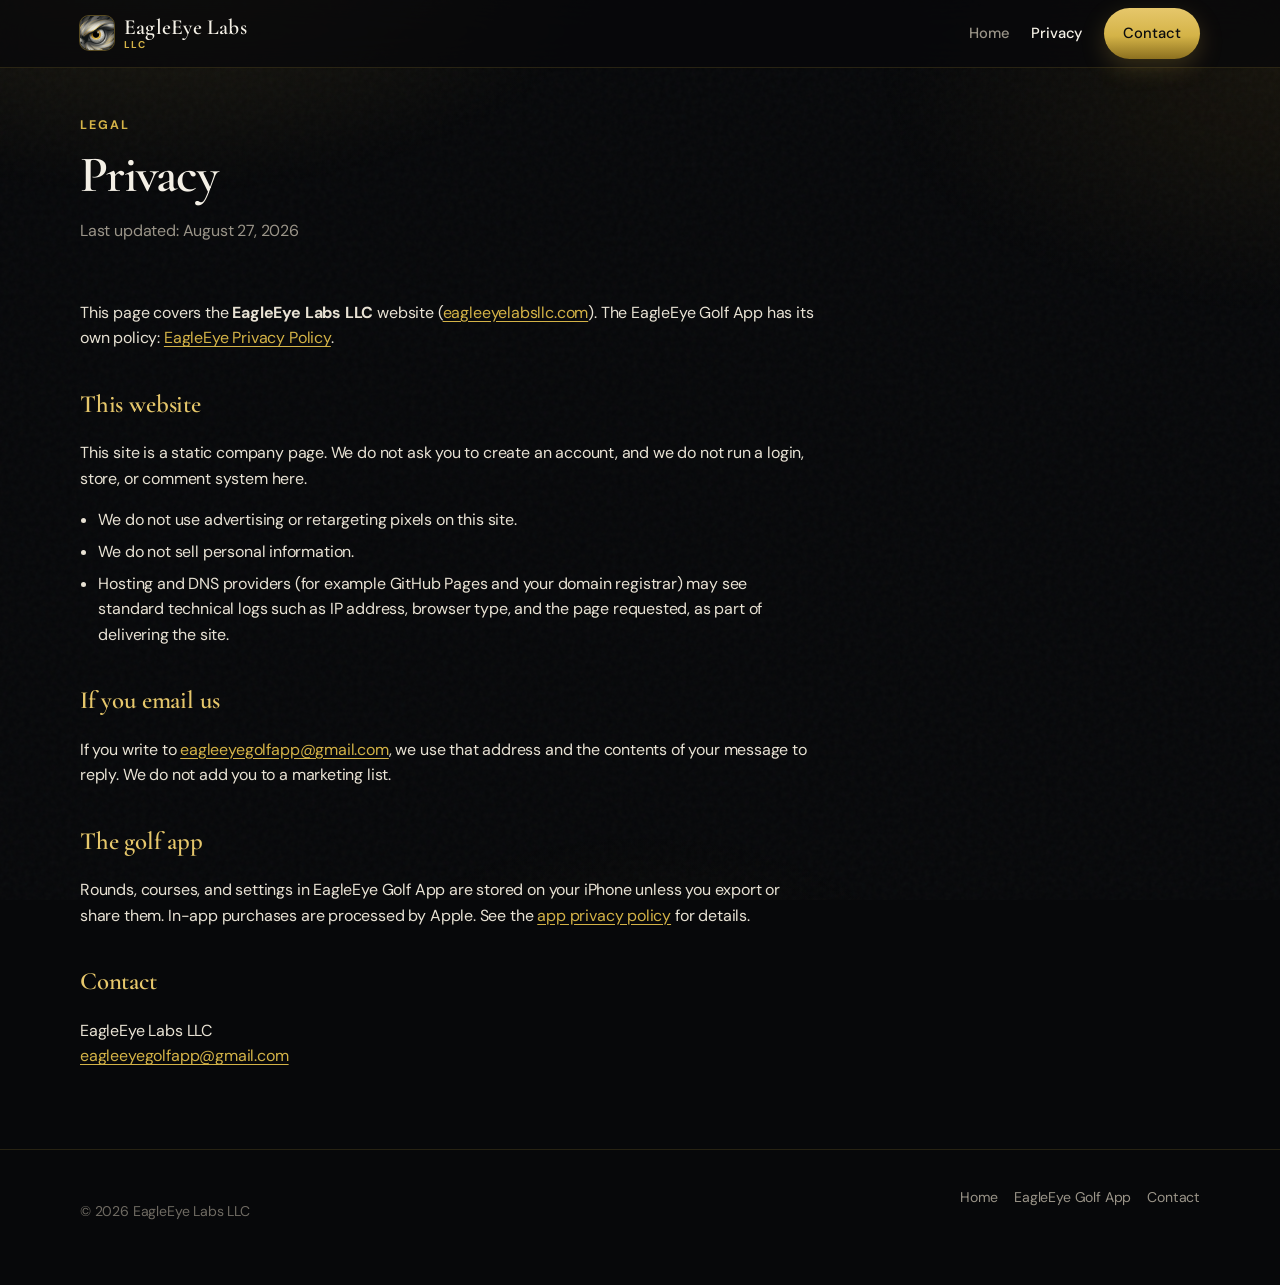
==== privacy.html @ f8d0bf18 "Replace the placeholder with the EagleEye Labs HTML site. Company page matching the golf app look, w" ====
<!DOCTYPE html>
<html lang="en">
<head>
  <meta charset="utf-8" />
  <meta name="viewport" content="width=device-width, initial-scale=1" />
  <title>Privacy — EagleEye Labs LLC</title>
  <meta name="description" content="Privacy information for the EagleEye Labs LLC website." />
  <link rel="canonical" href="https://eagleeyelabsllc.com/privacy.html" />
  <meta property="og:title" content="Privacy — EagleEye Labs LLC" />
  <meta property="og:description" content="Privacy information for the EagleEye Labs LLC website." />
  <meta property="og:image" content="https://eagleeyelabsllc.com/assets/og-logo.jpg" />
  <meta name="theme-color" content="#07080a" />
  <link rel="icon" type="image/png" href="assets/favicon-32.png" />
  <link rel="apple-touch-icon" href="assets/apple-touch-icon.png" />
  <link rel="preconnect" href="https://fonts.googleapis.com" />
  <link rel="preconnect" href="https://fonts.gstatic.com" crossorigin />
  <link href="https://fonts.googleapis.com/css2?family=Cormorant+Garamond:wght@600;700&amp;family=DM+Sans:ital,opsz,wght@0,9..40,400;0,9..40,500;0,9..40,700;1,9..40,400&amp;display=swap" rel="stylesheet" />
  <link rel="stylesheet" href="assets/site.css" />
</head>
<body>
  <header class="site-header">
    <div class="wrap">
      <a class="brand" href="index.html">
        <img src="assets/icon.png" width="34" height="34" alt="" />
        <span>EagleEye Labs<small>LLC</small></span>
      </a>
      <nav class="nav" aria-label="Primary">
        <a href="index.html">Home</a>
        <a href="privacy.html" aria-current="page">Privacy</a>
        <a class="btn" href="mailto:eagleeyegolfapp@gmail.com">Contact</a>
      </nav>
    </div>
  </header>

  <main class="wrap">
    <header class="page-hero">
      <p class="kicker">Legal</p>
      <h1>Privacy</h1>
      <p class="meta">Last updated: August 27, 2026</p>
    </header>

    <article class="legal">
      <p>
        This page covers the <strong>EagleEye Labs LLC</strong> website
        (<a href="https://eagleeyelabsllc.com/">eagleeyelabsllc.com</a>).
        The EagleEye Golf App has its own policy:
        <a href="https://eagleeyegolfapp.github.io/EagleEye/privacy.html">EagleEye Privacy Policy</a>.
      </p>

      <h2>This website</h2>
      <p>
        This site is a static company page. We do not ask you to create an account,
        and we do not run a login, store, or comment system here.
      </p>
      <ul>
        <li>We do not use advertising or retargeting pixels on this site.</li>
        <li>We do not sell personal information.</li>
        <li>Hosting and DNS providers (for example GitHub Pages and your domain registrar) may see standard technical logs such as IP address, browser type, and the page requested, as part of delivering the site.</li>
      </ul>

      <h2>If you email us</h2>
      <p>
        If you write to
        <a href="mailto:eagleeyegolfapp@gmail.com">eagleeyegolfapp@gmail.com</a>,
        we use that address and the contents of your message to reply.
        We do not add you to a marketing list.
      </p>

      <h2>The golf app</h2>
      <p>
        Rounds, courses, and settings in EagleEye Golf App are stored on your iPhone
        unless you export or share them. In-app purchases are processed by Apple.
        See the
        <a href="https://eagleeyegolfapp.github.io/EagleEye/privacy.html">app privacy policy</a>
        for details.
      </p>

      <h2>Contact</h2>
      <p>
        EagleEye Labs LLC<br />
        <a href="mailto:eagleeyegolfapp@gmail.com">eagleeyegolfapp@gmail.com</a>
      </p>
    </article>
  </main>

  <footer class="site-footer">
    <div class="wrap">
      <p>© 2026 EagleEye Labs LLC</p>
      <nav>
        <a href="index.html">Home</a>
        <a href="https://eagleeyegolfapp.github.io/EagleEye/">EagleEye Golf App</a>
        <a href="mailto:eagleeyegolfapp@gmail.com">Contact</a>
      </nav>
    </div>
  </footer>
</body>
</html>
---- assets/site.css ----
:root {
  color-scheme: dark;
  --bg: #07080a;
  --elev: #12141a;
  --fg: #f4f0e6;
  --muted: #9a9488;
  --dim: #6e6a62;
  --gold: #d4b347;
  --gold-soft: #e6c76b;
  --gold-deep: #8c701f;
  --line: rgba(212, 179, 71, 0.16);
  --line-strong: rgba(212, 179, 71, 0.38);
  --ink: #0b0c0e;
  --shadow: 0 28px 80px rgba(0, 0, 0, 0.45);
  --radius: 22px;
  --nav-h: 68px;
  --font: "DM Sans", ui-sans-serif, system-ui, -apple-system, "Segoe UI", sans-serif;
  --display: "Cormorant Garamond", "Times New Roman", serif;
}

*, *::before, *::after { box-sizing: border-box; }
html { scroll-behavior: smooth; }
html, body { margin: 0; min-height: 100%; }
body {
  font-family: var(--font);
  background: var(--bg);
  color: var(--fg);
  line-height: 1.6;
  letter-spacing: -0.011em;
  -webkit-font-smoothing: antialiased;
}
body::before {
  content: "";
  position: fixed;
  inset: 0;
  pointer-events: none;
  z-index: 0;
  background:
    radial-gradient(900px 520px at 12% -10%, rgba(212, 179, 71, 0.14), transparent 55%),
    radial-gradient(800px 480px at 100% 8%, rgba(90, 70, 20, 0.18), transparent 50%),
    radial-gradient(700px 500px at 50% 120%, rgba(212, 179, 71, 0.06), transparent 50%);
}
body::after {
  content: "";
  position: fixed;
  inset: 0;
  pointer-events: none;
  z-index: 0;
  opacity: 0.035;
  background-image: url("data:image/svg+xml,%3Csvg viewBox='0 0 200 200' xmlns='http://www.w3.org/2000/svg'%3E%3Cfilter id='n'%3E%3CfeTurbulence type='fractalNoise' baseFrequency='.85' numOctaves='4' stitchTiles='stitch'/%3E%3C/filter%3E%3Crect width='100%25' height='100%25' filter='url(%23n)'/%3E%3C/svg%3E");
}

img { max-width: 100%; height: auto; }
a { color: var(--gold); text-underline-offset: 3px; }
a:hover { color: var(--gold-soft); }
.wrap {
  width: min(1120px, calc(100% - 40px));
  margin: 0 auto;
  position: relative;
  z-index: 1;
}

.site-header {
  position: sticky;
  top: 0;
  z-index: 20;
  height: var(--nav-h);
  display: flex;
  align-items: center;
  backdrop-filter: blur(18px);
  -webkit-backdrop-filter: blur(18px);
  background: rgba(7, 8, 10, 0.72);
  border-bottom: 1px solid var(--line);
}
.site-header .wrap {
  display: flex;
  align-items: center;
  justify-content: space-between;
  gap: 16px;
  width: min(1120px, calc(100% - 32px));
}
.brand {
  display: flex;
  align-items: center;
  gap: 10px;
  text-decoration: none;
  color: var(--fg);
}
.brand img {
  width: 34px;
  height: 34px;
  border-radius: 9px;
  box-shadow: 0 0 0 1px var(--line-strong);
}
.brand span {
  font-family: var(--display);
  font-size: 1.35rem;
  font-weight: 600;
  letter-spacing: 0.01em;
  line-height: 1.1;
}
.brand small {
  display: block;
  font-family: var(--font);
  font-size: 0.62rem;
  font-weight: 700;
  letter-spacing: 0.14em;
  text-transform: uppercase;
  color: var(--gold);
}
.nav {
  display: flex;
  align-items: center;
  gap: 22px;
}
.nav a {
  color: var(--muted);
  text-decoration: none;
  font-size: 0.92rem;
  font-weight: 500;
}
.nav a:hover, .nav a[aria-current="page"] { color: var(--fg); }

.btn {
  display: inline-flex;
  align-items: center;
  justify-content: center;
  gap: 8px;
  padding: 0.85rem 1.15rem;
  border-radius: 999px;
  background: linear-gradient(180deg, var(--gold-soft), var(--gold) 55%, var(--gold-deep));
  color: var(--ink) !important;
  text-decoration: none !important;
  font-weight: 700;
  font-size: 0.92rem;
  letter-spacing: 0.01em;
  box-shadow: 0 8px 24px rgba(212, 179, 71, 0.22);
  border: 0;
}
.btn:hover { filter: brightness(1.06); color: var(--ink) !important; }
.btn-ghost {
  background: transparent;
  color: var(--fg) !important;
  box-shadow: none;
  border: 1px solid var(--line-strong);
}
.btn-ghost:hover { background: rgba(255,255,255,0.04); color: var(--fg) !important; }

.hero {
  padding: 80px 0 48px;
}
.kicker {
  color: var(--gold);
  font-size: 0.78rem;
  font-weight: 700;
  letter-spacing: 0.16em;
  text-transform: uppercase;
  margin: 0 0 14px;
}
h1 {
  font-family: var(--display);
  font-weight: 600;
  font-size: clamp(2.6rem, 5vw, 4.4rem);
  line-height: 0.98;
  letter-spacing: -0.03em;
  margin: 0 0 18px;
}
.lede {
  font-size: 1.12rem;
  color: var(--muted);
  max-width: 38rem;
  margin: 0 0 28px;
}
.cta-row { display: flex; flex-wrap: wrap; gap: 12px; align-items: center; }
.fine {
  margin: 16px 0 0;
  color: var(--dim);
  font-size: 0.85rem;
}

.proof {
  display: grid;
  grid-template-columns: repeat(3, 1fr);
  gap: 1px;
  background: var(--line);
  border: 1px solid var(--line);
  border-radius: var(--radius);
  overflow: hidden;
  margin: 8px 0 72px;
}
.proof div {
  background: rgba(18, 20, 26, 0.9);
  padding: 22px 24px;
}
.proof strong {
  display: block;
  font-family: var(--display);
  font-size: 1.35rem;
  font-weight: 600;
  color: var(--gold-soft);
}
.proof span { color: var(--muted); font-size: 0.92rem; }

.section { padding: 20px 0 72px; }
.section h2 {
  font-family: var(--display);
  font-size: clamp(1.8rem, 3vw, 2.5rem);
  font-weight: 600;
  letter-spacing: -0.02em;
  margin: 0 0 12px;
  color: var(--fg);
}
.section .intro {
  color: var(--muted);
  max-width: 40rem;
  margin: 0 0 32px;
}

.product {
  display: grid;
  grid-template-columns: 1fr auto;
  gap: 48px;
  align-items: center;
  padding: 28px;
  border: 1px solid var(--line);
  border-radius: var(--radius);
  background: linear-gradient(180deg, rgba(255,255,255,0.03), rgba(255,255,255,0.015));
}
.product h3 {
  font-family: var(--display);
  font-size: 2rem;
  font-weight: 600;
  margin: 0 0 10px;
  letter-spacing: -0.02em;
}
.product p { color: var(--muted); margin: 0 0 22px; max-width: 36rem; }

.phones {
  display: flex;
  justify-content: center;
  align-items: flex-start;
  gap: 20px;
}
.device {
  --bezel: 10px;
  --screen-radius: 34px;
  width: 280px;
  max-width: 100%;
  position: relative;
  border-radius: calc(var(--screen-radius) + var(--bezel));
  padding: var(--bezel);
  background:
    linear-gradient(165deg, #4a4d56 0%, #1c1e24 16%, #0b0c0f 52%, #181a20 100%);
  box-shadow:
    inset 0 1px 1px rgba(255, 255, 255, 0.28),
    inset 0 0 0 1px rgba(255, 255, 255, 0.08),
    0 0 0 1px #050506,
    var(--shadow);
}
.device img {
  display: block;
  width: 100%;
  aspect-ratio: 720 / 1564;
  object-fit: cover;
  object-position: top center;
  border-radius: var(--screen-radius);
}
.device::before {
  content: "";
  position: absolute;
  z-index: 2;
  top: calc(var(--bezel) + 9px);
  left: 50%;
  width: 78px;
  height: 22px;
  transform: translateX(-50%);
  border-radius: 14px;
  background:
    radial-gradient(circle 3.5px at 74% 50%, #243044 100%, transparent 100%),
    #050505;
  box-shadow: 0 0 0 1px rgba(255, 255, 255, 0.08);
  pointer-events: none;
}
.device::after {
  content: "";
  position: absolute;
  right: -2.5px;
  top: 22%;
  width: 3px;
  height: 52px;
  border-radius: 1px 2px 2px 1px;
  background: linear-gradient(#5a5d66, #1a1b1f);
  pointer-events: none;
}

.grid-2 {
  display: grid;
  grid-template-columns: 1fr 1fr;
  gap: 16px;
}
.card {
  background: linear-gradient(180deg, rgba(255,255,255,0.03), rgba(255,255,255,0.015));
  border: 1px solid var(--line);
  border-radius: 18px;
  padding: 22px;
}
.card h3 {
  margin: 0 0 8px;
  letter-spacing: -0.015em;
  font-family: var(--display);
  font-size: 1.45rem;
  font-weight: 600;
}
.card p { color: var(--muted); margin: 0; font-size: 0.95rem; }

.page-hero { padding: 48px 0 12px; }
.page-hero h1 { font-size: clamp(2.2rem, 4vw, 3.4rem); }
.meta { color: var(--muted); margin: 0 0 28px; }
article.legal {
  max-width: 46rem;
  padding-bottom: 64px;
}
article.legal h2 {
  font-family: var(--display);
  font-size: 1.55rem;
  color: var(--gold-soft);
  margin: 2.1rem 0 0.7rem;
  font-weight: 600;
}
article.legal p, article.legal li { color: #e8e2d4; }
article.legal ul { padding-left: 1.15rem; }
article.legal li { margin: 0.38rem 0; }

.site-footer {
  border-top: 1px solid var(--line);
  padding: 36px 0 48px;
  color: var(--dim);
  font-size: 0.88rem;
  position: relative;
  z-index: 1;
}
.site-footer .wrap {
  display: flex;
  justify-content: space-between;
  gap: 18px;
  flex-wrap: wrap;
}
.site-footer nav { display: flex; gap: 16px; flex-wrap: wrap; }
.site-footer a { color: var(--muted); text-decoration: none; }
.site-footer a:hover { color: var(--gold); }

@media (max-width: 960px) {
  .product, .grid-2, .proof { grid-template-columns: 1fr; }
  .phones .device.back { display: none; }
  .phones { justify-content: center; }
  .nav .hide-sm { display: none; }
  h1 { font-size: 2.5rem; }
  .hero { padding-top: 40px; }
}
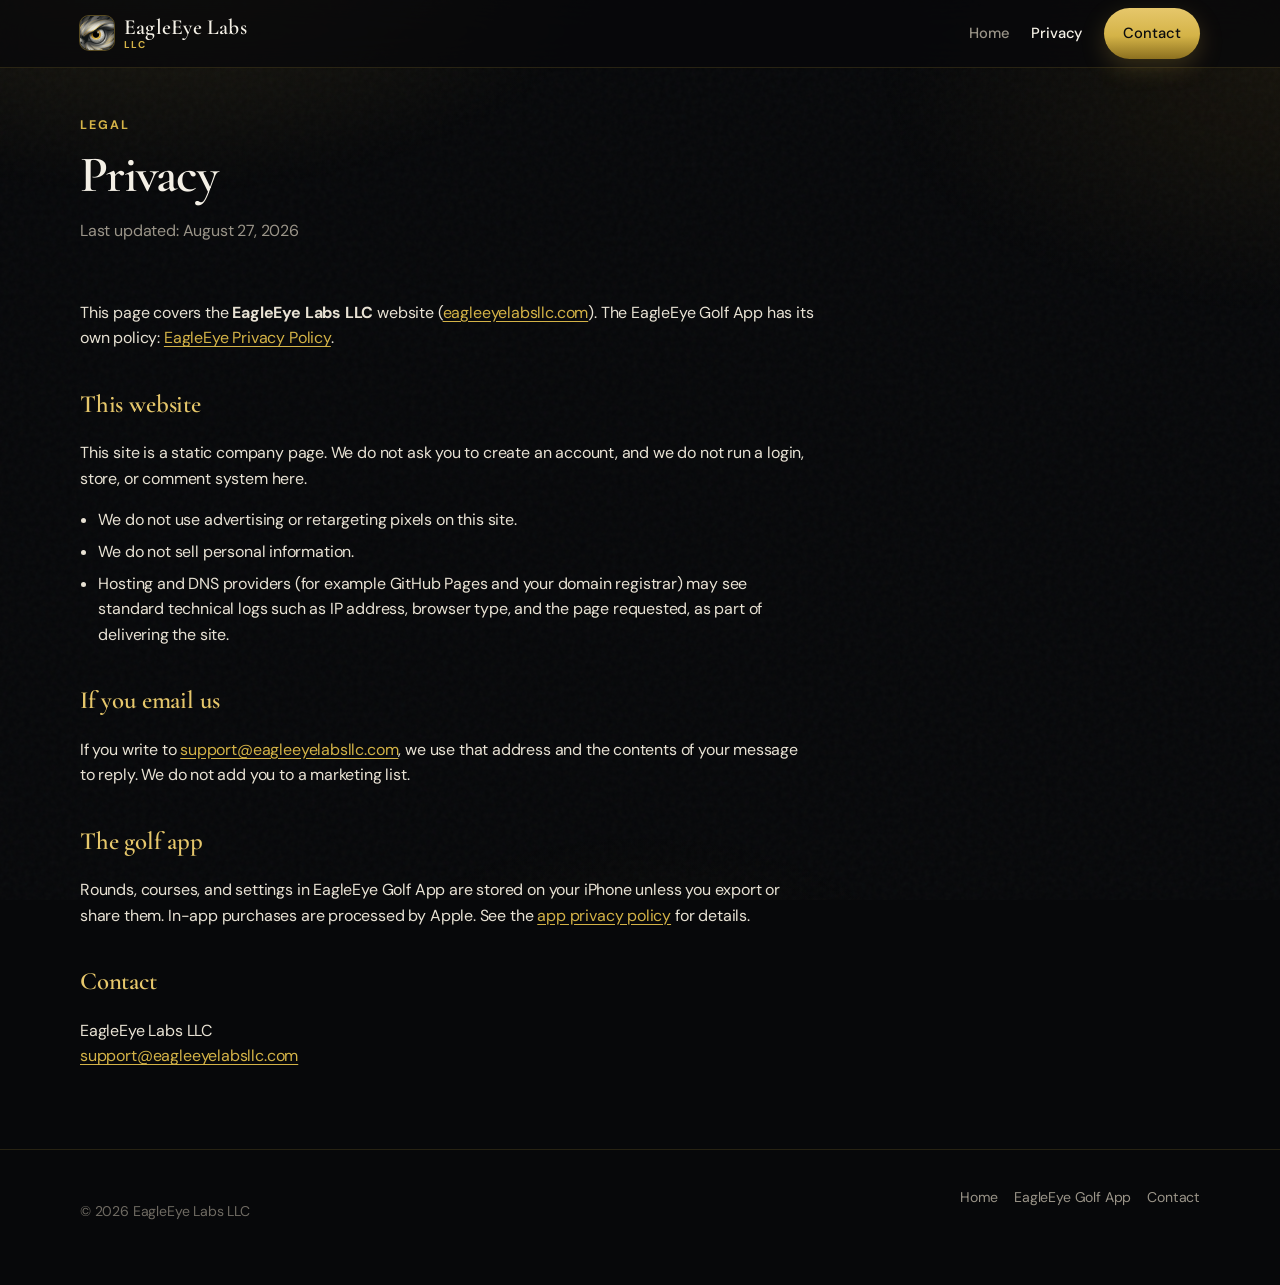
==== commit 4c655e92: "Use support@eagleeyelabsllc.com for Labs contact." ====
--- a/privacy.html
+++ b/privacy.html
@@ -27,7 +27,7 @@
       <nav class="nav" aria-label="Primary">
         <a href="index.html">Home</a>
         <a href="privacy.html" aria-current="page">Privacy</a>
-        <a class="btn" href="mailto:eagleeyegolfapp@gmail.com">Contact</a>
+        <a class="btn" href="mailto:support@eagleeyelabsllc.com">Contact</a>
       </nav>
     </div>
   </header>
@@ -61,7 +61,7 @@
       <h2>If you email us</h2>
       <p>
         If you write to
-        <a href="mailto:eagleeyegolfapp@gmail.com">eagleeyegolfapp@gmail.com</a>,
+        <a href="mailto:support@eagleeyelabsllc.com">support@eagleeyelabsllc.com</a>,
         we use that address and the contents of your message to reply.
         We do not add you to a marketing list.
       </p>
@@ -78,7 +78,7 @@
       <h2>Contact</h2>
       <p>
         EagleEye Labs LLC<br />
-        <a href="mailto:eagleeyegolfapp@gmail.com">eagleeyegolfapp@gmail.com</a>
+        <a href="mailto:support@eagleeyelabsllc.com">support@eagleeyelabsllc.com</a>
       </p>
     </article>
   </main>
@@ -89,7 +89,7 @@
       <nav>
         <a href="index.html">Home</a>
         <a href="https://eagleeyegolfapp.github.io/EagleEye/">EagleEye Golf App</a>
-        <a href="mailto:eagleeyegolfapp@gmail.com">Contact</a>
+        <a href="mailto:support@eagleeyelabsllc.com">Contact</a>
       </nav>
     </div>
   </footer>
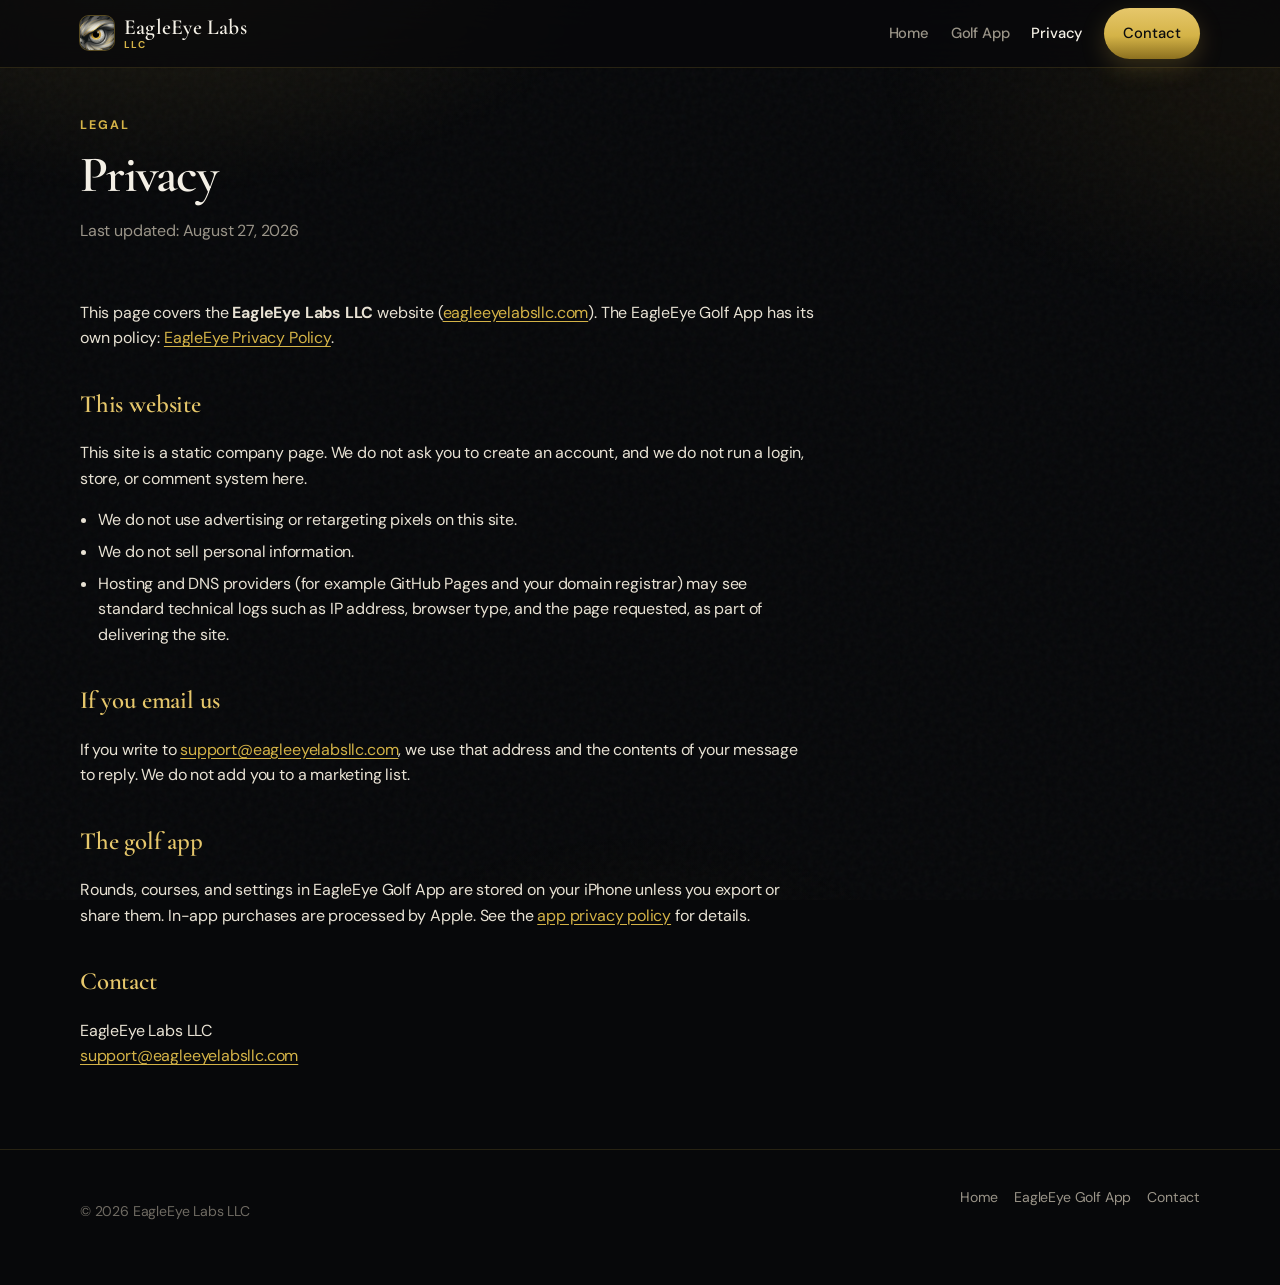
==== commit 8f5444b9: "Host the golf app site at eagleeyelabsllc.com/golf. Moves the product marketing pages onto the LLC d" ====
--- a/privacy.html
+++ b/privacy.html
@@ -26,6 +26,7 @@
       </a>
       <nav class="nav" aria-label="Primary">
         <a href="index.html">Home</a>
+        <a href="/golf/">Golf App</a>
         <a href="privacy.html" aria-current="page">Privacy</a>
         <a class="btn" href="mailto:support@eagleeyelabsllc.com">Contact</a>
       </nav>
@@ -44,7 +45,7 @@
         This page covers the <strong>EagleEye Labs LLC</strong> website
         (<a href="https://eagleeyelabsllc.com/">eagleeyelabsllc.com</a>).
         The EagleEye Golf App has its own policy:
-        <a href="https://eagleeyegolfapp.github.io/EagleEye/privacy.html">EagleEye Privacy Policy</a>.
+        <a href="/golf/privacy.html">EagleEye Privacy Policy</a>.
       </p>
 
       <h2>This website</h2>
@@ -71,7 +72,7 @@
         Rounds, courses, and settings in EagleEye Golf App are stored on your iPhone
         unless you export or share them. In-app purchases are processed by Apple.
         See the
-        <a href="https://eagleeyegolfapp.github.io/EagleEye/privacy.html">app privacy policy</a>
+        <a href="/golf/privacy.html">app privacy policy</a>
         for details.
       </p>
 
@@ -88,7 +89,7 @@
       <p>© 2026 EagleEye Labs LLC</p>
       <nav>
         <a href="index.html">Home</a>
-        <a href="https://eagleeyegolfapp.github.io/EagleEye/">EagleEye Golf App</a>
+        <a href="/golf/">EagleEye Golf App</a>
         <a href="mailto:support@eagleeyelabsllc.com">Contact</a>
       </nav>
     </div>
